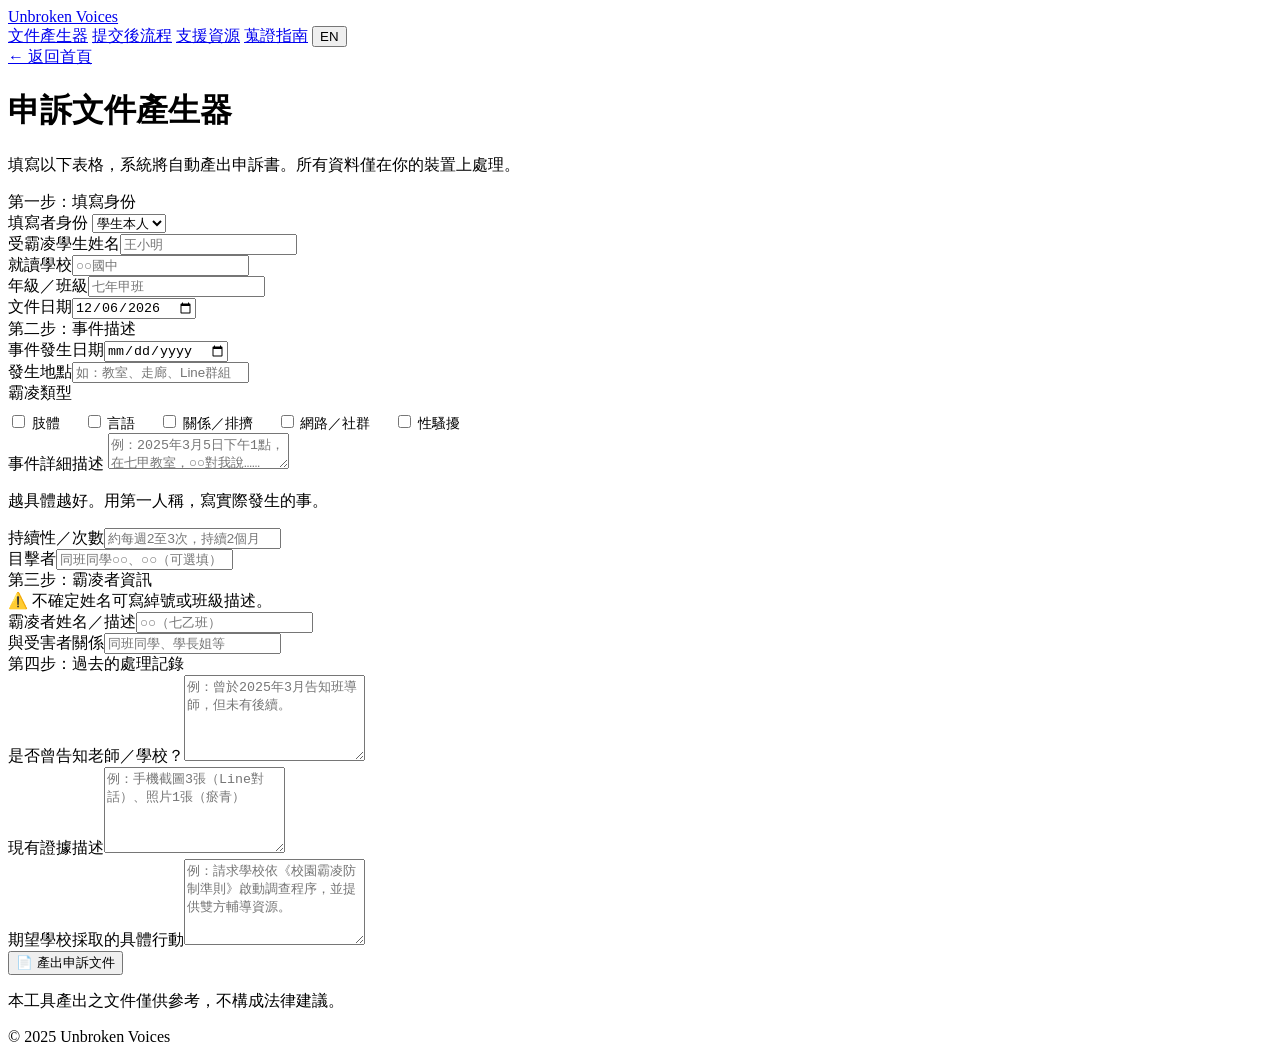
==== document.html @ 94542397 "Add files via upload" ====
<!DOCTYPE html>
<html lang="zh-TW">
<head><meta charset="UTF-8"><meta name="viewport" content="width=device-width,initial-scale=1">
<title>申訴文件產生器 — Unbroken Voices</title><link rel="preconnect" href="https://fonts.googleapis.com"><link rel="preconnect" href="https://fonts.gstatic.com" crossorigin><link href="https://fonts.googleapis.com/css2?family=Fraunces:ital,opsz,wght@0,9..144,300;0,9..144,600;1,9..144,300&family=DM+Sans:wght@400;500&family=Noto+Serif+TC:wght@300;600&display=swap" rel="stylesheet">
<link rel="stylesheet" href="../css/style.css"></head>
<body>
<nav class="nav">
  <a href="../index.html" class="nav-logo">Unbroken Voices</a>
  <div class="nav-links">
    <a href="../pages/document.html" data-zh="文件產生器" data-en="Document Builder">文件產生器</a>
    <a href="../pages/process.html" data-zh="提交後流程" data-en="After Submission">提交後流程</a>
    <a href="../pages/support.html" data-zh="支援資源" data-en="Support Resources">支援資源</a>
    <a href="../pages/evidence.html" data-zh="蒐證指南" data-en="Evidence Guide">蒐證指南</a>
    <button class="lang-toggle" id="langToggle">EN</button>
  </div>
</nav>
<div class="page-header">
  <a href="../index.html" class="back-link">← <span data-zh="返回首頁" data-en="Back">返回首頁</span></a>
  <h1 data-zh="申訴文件產生器" data-en="Document Builder">申訴文件產生器</h1>
  <p class="page-sub" data-zh="填寫以下表格，系統將自動產出申訴書。所有資料僅在你的裝置上處理，不會上傳至任何伺服器。" data-en="Fill in the form — a complaint document will be generated locally on your device. Nothing is uploaded.">填寫以下表格，系統將自動產出申訴書。所有資料僅在你的裝置上處理。</p>
</div>
<div class="page-content">
<div class="doc-form">
  <span class="form-section-label" data-zh="第一步：填寫身份" data-en="Step 1: Who is filling this?">第一步：填寫身份</span>
  <div class="form-group">
    <label data-zh="填寫者身份" data-en="Filer">填寫者身份</label>
    <select id="filerRole">
      <option value="student" data-zh="學生本人" data-en="Student (self)">學生本人</option>
      <option value="parent" data-zh="家長代填" data-en="Parent / Guardian">家長代填</option>
    </select>
  </div>
  <div class="form-row">
    <div class="form-group"><label data-zh="受霸凌學生姓名" data-en="Victim's name">受霸凌學生姓名</label><input type="text" id="victimName" placeholder="王小明"></div>
    <div class="form-group"><label data-zh="就讀學校" data-en="School">就讀學校</label><input type="text" id="schoolName" placeholder="○○國中"></div>
  </div>
  <div class="form-row">
    <div class="form-group"><label data-zh="年級／班級" data-en="Grade / Class">年級／班級</label><input type="text" id="gradeClass" placeholder="七年甲班"></div>
    <div class="form-group"><label data-zh="文件日期" data-en="Date">文件日期</label><input type="date" id="docDate"></div>
  </div>
  <div id="parentBlock" style="display:none">
    <hr class="form-divider">
    <div class="form-row">
      <div class="form-group"><label data-zh="家長姓名" data-en="Parent name">家長姓名</label><input type="text" id="parentName" placeholder="王大明"></div>
      <div class="form-group"><label data-zh="聯絡電話" data-en="Phone">聯絡電話</label><input type="tel" id="parentPhone" placeholder="09xx-xxx-xxx"></div>
    </div>
  </div>
</div>
<div class="doc-form">
  <span class="form-section-label" data-zh="第二步：事件描述" data-en="Step 2: Incident Details">第二步：事件描述</span>
  <div class="form-row">
    <div class="form-group"><label data-zh="事件發生日期" data-en="First incident date">事件發生日期</label><input type="date" id="incidentDate"></div>
    <div class="form-group"><label data-zh="發生地點" data-en="Location">發生地點</label><input type="text" id="incidentLocation" placeholder="如：教室、走廊、Line群組"></div>
  </div>
  <div class="form-group">
    <label data-zh="霸凌類型（可複選）" data-en="Type of bullying">霸凌類型</label>
    <div style="display:flex;flex-wrap:wrap;gap:0.5rem 1.5rem;margin-top:0.5rem;">
      <label style="font-weight:400;font-size:0.9rem"><input type="checkbox" value="physical"> <span data-zh="肢體" data-en="Physical">肢體</span></label>
      <label style="font-weight:400;font-size:0.9rem"><input type="checkbox" value="verbal"> <span data-zh="言語" data-en="Verbal">言語</span></label>
      <label style="font-weight:400;font-size:0.9rem"><input type="checkbox" value="social"> <span data-zh="關係／排擠" data-en="Social / Exclusion">關係／排擠</span></label>
      <label style="font-weight:400;font-size:0.9rem"><input type="checkbox" value="cyber"> <span data-zh="網路／社群" data-en="Cyberbullying">網路／社群</span></label>
      <label style="font-weight:400;font-size:0.9rem"><input type="checkbox" value="sexual"> <span data-zh="性騷擾" data-en="Sexual harassment">性騷擾</span></label>
    </div>
  </div>
  <div class="form-group">
    <label data-zh="事件詳細描述" data-en="Detailed description">事件詳細描述</label>
    <textarea id="incidentDesc" placeholder="例：2025年3月5日下午1點，在七甲教室，○○對我說……"></textarea>
    <p class="form-hint" data-zh="越具體越好。用第一人稱，寫實際發生的事。" data-en="Be specific. First person, describe what happened.">越具體越好。用第一人稱，寫實際發生的事。</p>
  </div>
  <div class="form-group"><label data-zh="是否為持續性霸凌？約發生幾次？" data-en="Is this ongoing? How many times?">持續性／次數</label><input type="text" id="frequency" placeholder="約每週2至3次，持續2個月"></div>
  <div class="form-group"><label data-zh="目擊者" data-en="Witnesses">目擊者</label><input type="text" id="witnesses" placeholder="同班同學○○、○○（可選填）"></div>
</div>
<div class="doc-form">
  <span class="form-section-label" data-zh="第三步：霸凌者資訊" data-en="Step 3: Perpetrator">第三步：霸凌者資訊</span>
  <div class="warn-box" data-zh="⚠️ 不確定姓名可寫綽號或班級描述，不要留空也不要亂填。" data-en="⚠️ If unsure of name, use a nickname or description. Never leave blank or guess.">⚠️ 不確定姓名可寫綽號或班級描述。</div>
  <div class="form-row">
    <div class="form-group"><label data-zh="霸凌者姓名／描述" data-en="Perpetrator name / description">霸凌者姓名／描述</label><input type="text" id="perpetratorName" placeholder="○○（七乙班）"></div>
    <div class="form-group"><label data-zh="與受害者關係" data-en="Relationship">與受害者關係</label><input type="text" id="relationship" placeholder="同班同學、學長姐等"></div>
  </div>
</div>
<div class="doc-form">
  <span class="form-section-label" data-zh="第四步：過去的處理記錄" data-en="Step 4: Prior Actions">第四步：過去的處理記錄</span>
  <div class="form-group"><label data-zh="是否曾告知老師／學校？結果如何？" data-en="Previously reported? What happened?">是否曾告知老師／學校？</label><textarea id="priorReport" placeholder="例：曾於2025年3月告知班導師，但未有後續。" style="min-height:80px"></textarea></div>
  <div class="form-group"><label data-zh="現有證據描述" data-en="Existing evidence">現有證據描述</label><textarea id="existingEvidence" placeholder="例：手機截圖3張（Line對話）、照片1張（瘀青）" style="min-height:80px"></textarea></div>
  <div class="form-group"><label data-zh="期望學校採取的具體行動" data-en="Requested actions">期望學校採取的具體行動</label><textarea id="requestedAction" placeholder="例：請求學校依《校園霸凌防制準則》啟動調查程序，並提供雙方輔導資源。" style="min-height:80px"></textarea></div>
</div>
<button class="btn-generate" onclick="generateDoc()">
  <span data-zh="📄 產出申訴文件" data-en="📄 Generate Document">📄 產出申訴文件</span>
</button>
<div id="outputSection" style="display:none;margin-top:2.5rem;">
  <div class="info-card" style="border-color:var(--sage);margin-bottom:1rem;">
    <h3 data-zh="✅ 文件已產出" data-en="✅ Document Generated">✅ 文件已產出</h3>
    <p data-zh="請複製以下文字，貼入 Word 或 Google Docs，列印後提交。記住：給學校的只給複本，正本自己留！" data-en="Copy the text below, paste into Word or Google Docs, print and submit. Always keep the original — only give copies!">請複製以下文字，貼入 Word 或 Google Docs 後列印提交。記住：給學校的只給複本！</p>
  </div>
  <div id="docOutput" style="background:var(--white);border-radius:var(--radius-lg);padding:2.5rem;font-size:0.92rem;line-height:2;white-space:pre-wrap;border:1.5px solid rgba(26,23,48,0.1);"></div>
  <button onclick="copyDoc()" style="margin-top:1rem;padding:0.75rem 2rem;background:var(--sage);color:var(--white);border:none;border-radius:100px;font-family:var(--ff-body);font-size:0.9rem;cursor:pointer;" data-zh="複製全文" data-en="Copy All">複製全文</button>
  <button onclick="window.print()" style="margin-top:1rem;margin-left:0.75rem;padding:0.75rem 2rem;background:var(--night);color:var(--parchment);border:none;border-radius:100px;font-family:var(--ff-body);font-size:0.9rem;cursor:pointer;" data-zh="列印" data-en="Print">列印</button>
</div>
</div>
<footer class="footer"><p data-zh="本工具產出之文件僅供參考，不構成法律建議。" data-en="Documents generated are for reference only. Not legal advice.">本工具產出之文件僅供參考，不構成法律建議。</p><p>© 2025 Unbroken Voices</p></footer>
<script src="../js/lang.js"></script>
<script>
const isZh=()=>(localStorage.getItem('uv-lang')||'zh')==='zh';
document.getElementById('filerRole').addEventListener('change',function(){document.getElementById('parentBlock').style.display=this.value==='parent'?'':'none';});
document.getElementById('docDate').value=new Date().toISOString().split('T')[0];
function getBullyTypes(){const m={physical:'肢體霸凌',verbal:'言語霸凌',social:'關係/排擠霸凌',cyber:'網路/社群霸凌',sexual:'性騷擾'};const e={physical:'Physical bullying',verbal:'Verbal bullying',social:'Social exclusion',cyber:'Cyberbullying',sexual:'Sexual harassment'};return Array.from(document.querySelectorAll('input[type=checkbox]:checked')).map(c=>isZh()?m[c.value]:e[c.value]).join('、')||(isZh()?'未指定':'Not specified');}
function v(id){return document.getElementById(id)?.value?.trim()||'';}
function generateDoc(){
  const zh=isZh(),role=document.getElementById('filerRole').value;
  const victim=v('victimName')||(zh?'（姓名）':'(Name)');
  const school=v('schoolName')||(zh?'（學校）':'(School)');
  const grade=v('gradeClass')||(zh?'（年班）':'(Grade)');
  const date=v('docDate')||new Date().toISOString().split('T')[0];
  const iDate=v('incidentDate')||(zh?'（日期）':'(Date)');
  const loc=v('incidentLocation')||(zh?'（地點）':'(Location)');
  const desc=v('incidentDesc')||(zh?'（請詳述事件經過）':'(Please describe)');
  const freq=v('frequency')||(zh?'（次數）':'(Frequency)');
  const wit=v('witnesses')||(zh?'無已知目擊者':'No known witnesses');
  const perp=v('perpetratorName')||(zh?'（霸凌者）':'(Perpetrator)');
  const rel=v('relationship')||(zh?'同學':'classmate');
  const prior=v('priorReport')||(zh?'無':'None');
  const evid=v('existingEvidence')||(zh?'詳見附件':'See attached');
  const req=v('requestedAction')||(zh?'請依法啟動調查程序並提供輔導資源':'Please initiate investigation per regulations');
  const bt=getBullyTypes();
  const pLine=role==='parent'?(zh?`家長/監護人：${v('parentName')||'（家長姓名）'}　聯絡電話：${v('parentPhone')||'（電話）'}\n`:`Parent: ${v('parentName')||'(Name)'}  Phone: ${v('parentPhone')||'(Phone)'}\n`):'';
  const txt=zh?`校園霸凌事件申訴書\n\n受文者：${school} 學務處／輔導室\n日　期：${date}\n\n━━━━━━━━━━━━━━━━━━━━━━━━━━━━━━\n\n一、申訴人基本資料\n\n受霸凌學生：${victim}\n就讀年班：${school} ${grade}\n${pLine}\n━━━━━━━━━━━━━━━━━━━━━━━━━━━━━━\n\n二、事件說明\n\n事件首次發生日期：${iDate}\n發生地點：${loc}\n霸凌類型：${bt}\n涉嫌霸凌者：${perp}（關係：${rel}）\n\n頻率與持續時間：\n${freq}\n\n詳細描述：\n${desc}\n\n目擊者：${wit}\n\n━━━━━━━━━━━━━━━━━━━━━━━━━━━━━━\n\n三、過去處理情形\n\n曾通報：${prior}\n現有證據：${evid}\n\n━━━━━━━━━━━━━━━━━━━━━━━━━━━━━━\n\n四、申訴請求\n\n${req}\n\n本申訴書依《校園霸凌防制準則》提出，謹請學校依法於1個工作日內啟動調查，30個工作日內完成。\n\n申訴人簽名：________________\n日期：${date}`:`CAMPUS BULLYING COMPLAINT\n\nTo: Student Affairs / Counseling Office\nSchool: ${school}\nDate: ${date}\n\n━━━━━━━━━━━━━━━━━━━━━━━━━━━━━━\n\n1. COMPLAINANT\n\nVictim: ${victim}\nGrade: ${grade} at ${school}\n${pLine}\n━━━━━━━━━━━━━━━━━━━━━━━━━━━━━━\n\n2. INCIDENT\n\nFirst incident: ${iDate}\nLocation: ${loc}\nType: ${bt}\nPerpetrator: ${perp} (${rel})\nFrequency: ${freq}\n\nDescription:\n${desc}\n\nWitnesses: ${wit}\n\n━━━━━━━━━━━━━━━━━━━━━━━━━━━━━━\n\n3. PRIOR ACTIONS\n\nPreviously reported: ${prior}\nEvidence: ${evid}\n\n━━━━━━━━━━━━━━━━━━━━━━━━━━━━━━\n\n4. REQUESTED ACTIONS\n\n${req}\n\nSignature: ________________\nDate: ${date}`;
  document.getElementById('docOutput').textContent=txt;
  document.getElementById('outputSection').style.display='';
  document.getElementById('outputSection').scrollIntoView({behavior:'smooth'});
}
function copyDoc(){navigator.clipboard.writeText(document.getElementById('docOutput').textContent).then(()=>alert(isZh()?'已複製！':'Copied!'));}
</script>
</body></html>
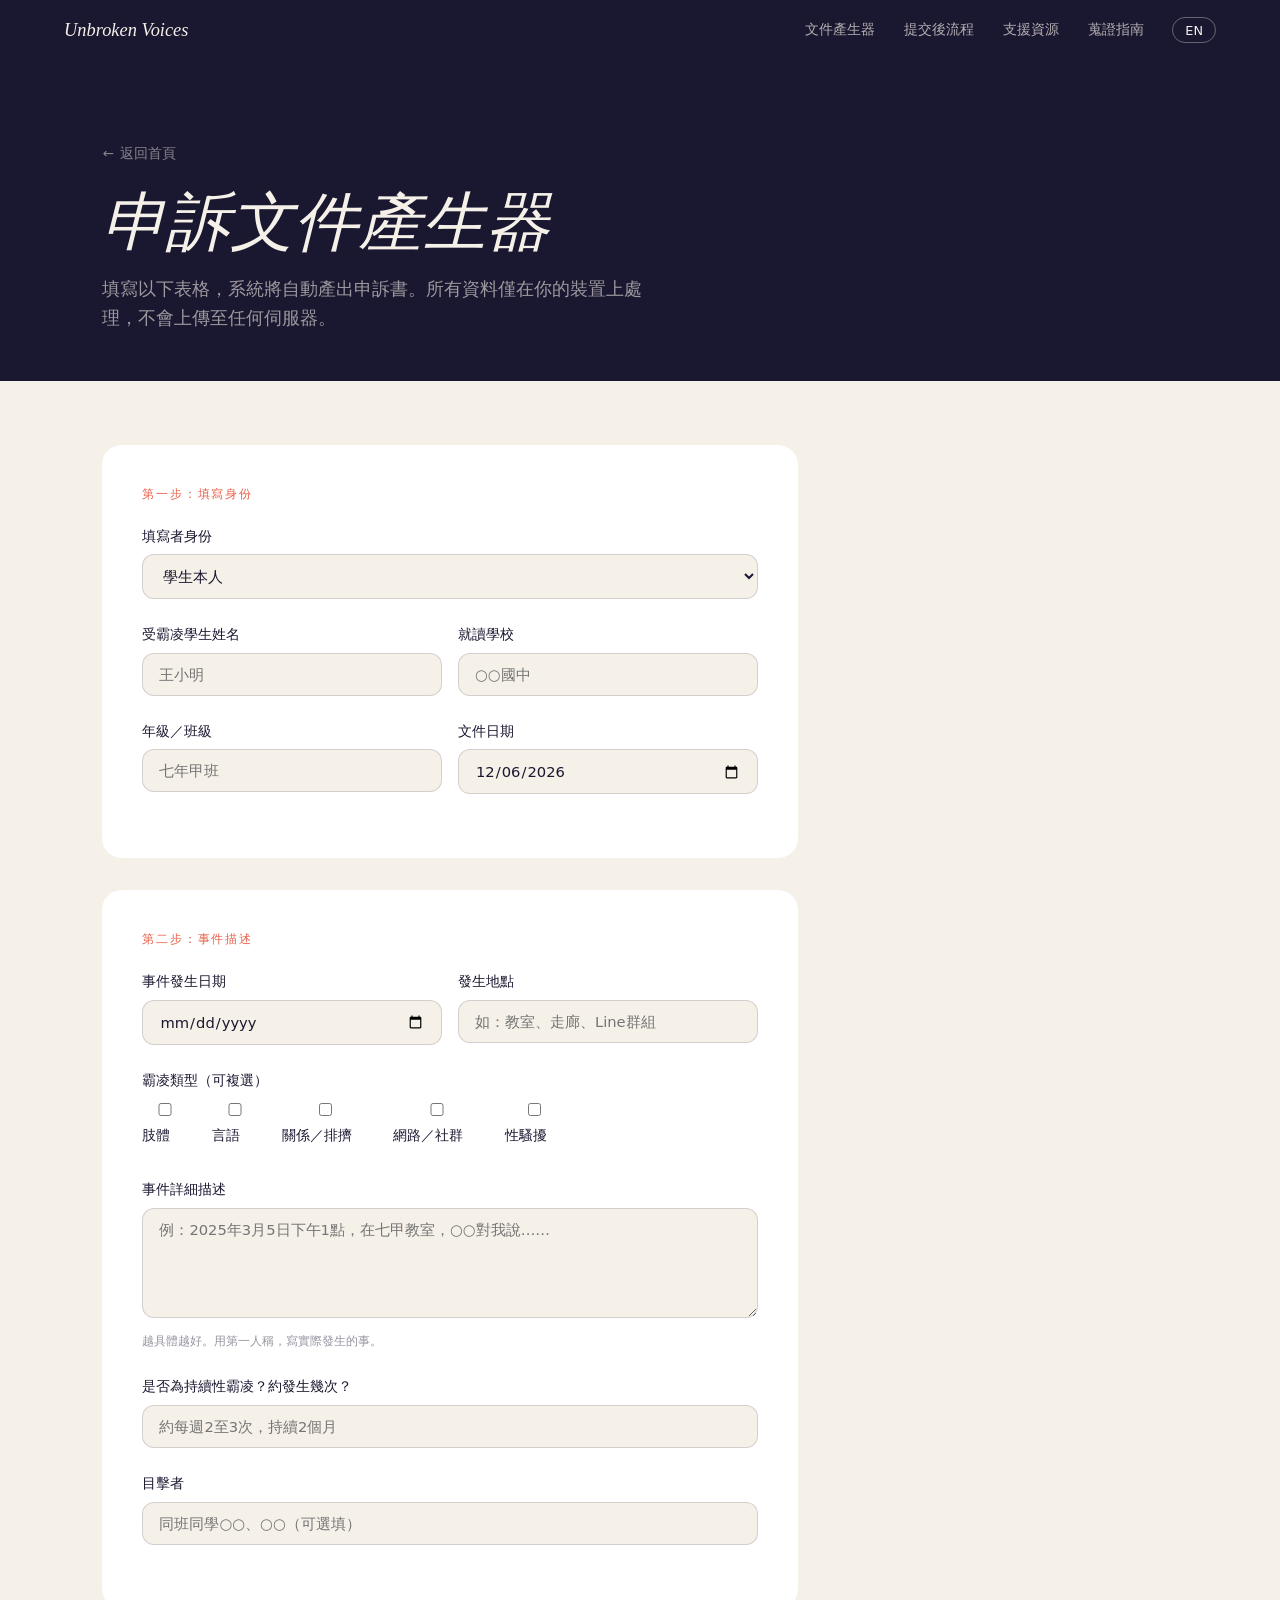
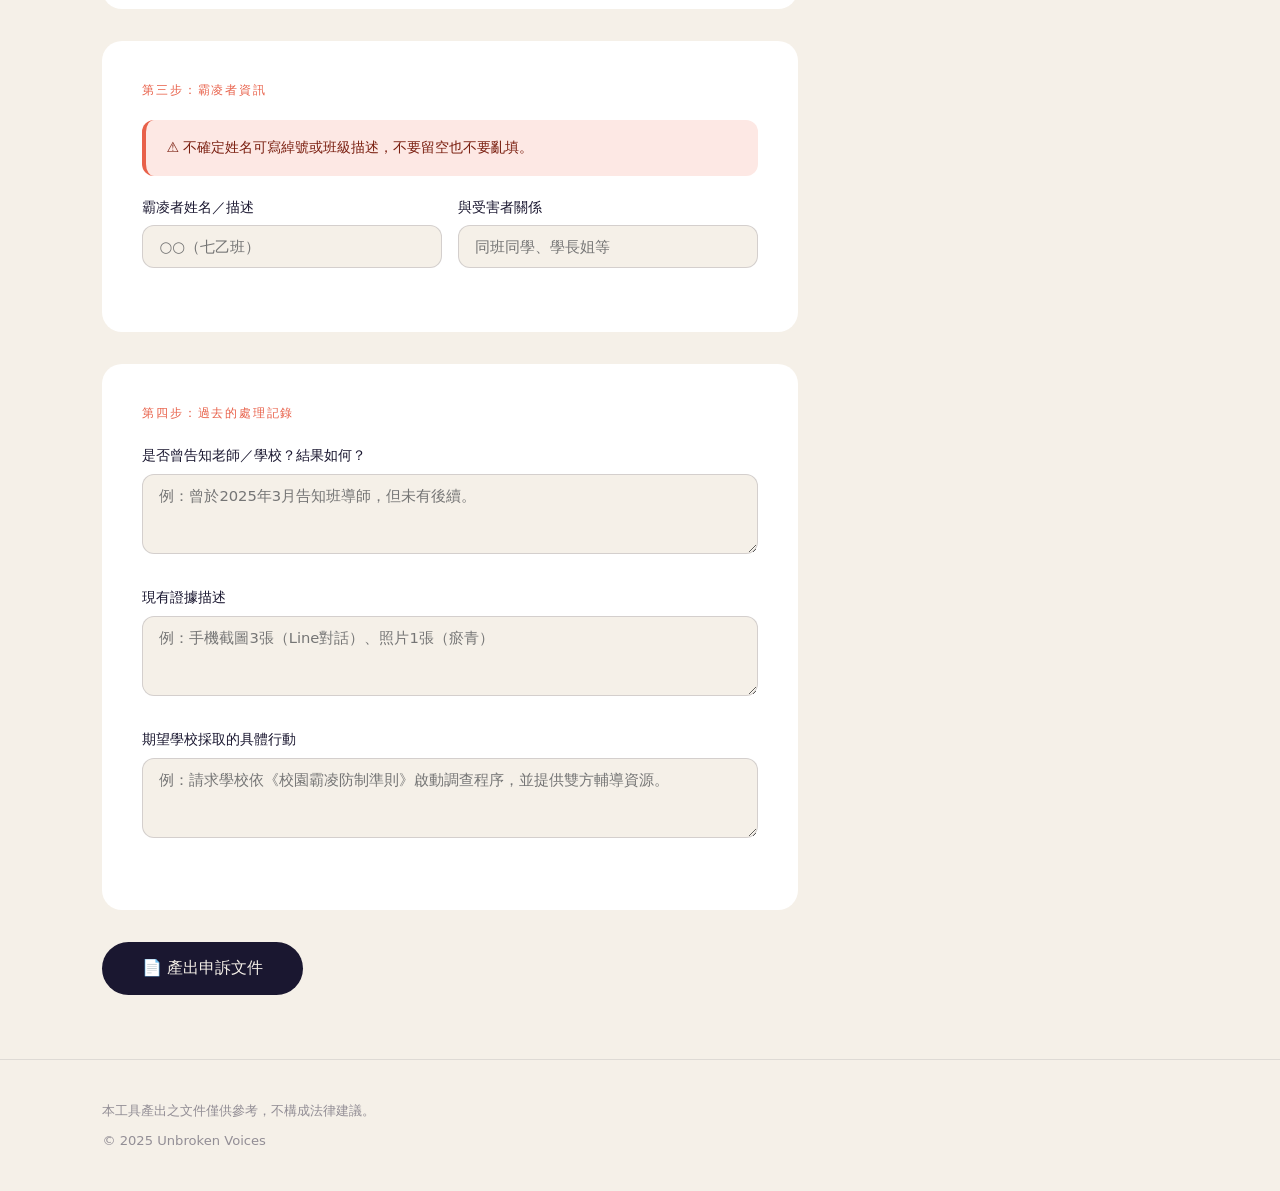
==== commit 644a51f1: "Add files via upload" ====
--- a/document.html
+++ b/document.html
@@ -2,20 +2,20 @@
 <html lang="zh-TW">
 <head><meta charset="UTF-8"><meta name="viewport" content="width=device-width,initial-scale=1">
 <title>申訴文件產生器 — Unbroken Voices</title><link rel="preconnect" href="https://fonts.googleapis.com"><link rel="preconnect" href="https://fonts.gstatic.com" crossorigin><link href="https://fonts.googleapis.com/css2?family=Fraunces:ital,opsz,wght@0,9..144,300;0,9..144,600;1,9..144,300&family=DM+Sans:wght@400;500&family=Noto+Serif+TC:wght@300;600&display=swap" rel="stylesheet">
-<link rel="stylesheet" href="../css/style.css"></head>
+<link rel="stylesheet" href="style.css"></head>
 <body>
 <nav class="nav">
-  <a href="../index.html" class="nav-logo">Unbroken Voices</a>
+  <a href="index.html" class="nav-logo">Unbroken Voices</a>
   <div class="nav-links">
-    <a href="../pages/document.html" data-zh="文件產生器" data-en="Document Builder">文件產生器</a>
-    <a href="../pages/process.html" data-zh="提交後流程" data-en="After Submission">提交後流程</a>
-    <a href="../pages/support.html" data-zh="支援資源" data-en="Support Resources">支援資源</a>
-    <a href="../pages/evidence.html" data-zh="蒐證指南" data-en="Evidence Guide">蒐證指南</a>
+    <a href="document.html" data-zh="文件產生器" data-en="Document Builder">文件產生器</a>
+    <a href="process.html" data-zh="提交後流程" data-en="After Submission">提交後流程</a>
+    <a href="support.html" data-zh="支援資源" data-en="Support Resources">支援資源</a>
+    <a href="evidence.html" data-zh="蒐證指南" data-en="Evidence Guide">蒐證指南</a>
     <button class="lang-toggle" id="langToggle">EN</button>
   </div>
 </nav>
 <div class="page-header">
-  <a href="../index.html" class="back-link">← <span data-zh="返回首頁" data-en="Back">返回首頁</span></a>
+  <a href="index.html" class="back-link">← <span data-zh="返回首頁" data-en="Back">返回首頁</span></a>
   <h1 data-zh="申訴文件產生器" data-en="Document Builder">申訴文件產生器</h1>
   <p class="page-sub" data-zh="填寫以下表格，系統將自動產出申訴書。所有資料僅在你的裝置上處理，不會上傳至任何伺服器。" data-en="Fill in the form — a complaint document will be generated locally on your device. Nothing is uploaded.">填寫以下表格，系統將自動產出申訴書。所有資料僅在你的裝置上處理。</p>
 </div>
@@ -97,7 +97,7 @@
 </div>
 </div>
 <footer class="footer"><p data-zh="本工具產出之文件僅供參考，不構成法律建議。" data-en="Documents generated are for reference only. Not legal advice.">本工具產出之文件僅供參考，不構成法律建議。</p><p>© 2025 Unbroken Voices</p></footer>
-<script src="../js/lang.js"></script>
+<script src="lang.js"></script>
 <script>
 const isZh=()=>(localStorage.getItem('uv-lang')||'zh')==='zh';
 document.getElementById('filerRole').addEventListener('change',function(){document.getElementById('parentBlock').style.display=this.value==='parent'?'':'none';});
--- a/style.css
+++ b/style.css
@@ -0,0 +1,105 @@
+:root{--night:#1a1730;--ink:#2d2a45;--parchment:#f5f0e8;--warm:#ede7d9;--coral:#e8614a;--coral-light:#fde8e4;--sage:#4a7c72;--gold:#c9933a;--white:#ffffff;--ff-display:'Fraunces','Noto Serif TC',Georgia,serif;--ff-body:'DM Sans','Noto Sans TC',system-ui,sans-serif;--radius:12px;--radius-lg:20px;--transition:0.22s ease;}
+*,*::before,*::after{box-sizing:border-box;margin:0;padding:0;}
+html{scroll-behavior:smooth;}
+body{font-family:var(--ff-body);background:var(--parchment);color:var(--night);line-height:1.65;-webkit-font-smoothing:antialiased;}
+.nav{position:sticky;top:0;z-index:100;display:flex;align-items:center;justify-content:space-between;padding:0 clamp(1.5rem,5vw,4rem);height:60px;background:var(--night);}
+.nav-logo{font-family:var(--ff-display);font-style:italic;font-size:1.15rem;color:var(--parchment);text-decoration:none;}
+.nav-links{display:flex;align-items:center;gap:1.8rem;}
+.nav-links a{color:rgba(245,240,232,0.7);text-decoration:none;font-size:0.875rem;font-weight:500;transition:color var(--transition);}
+.nav-links a:hover{color:var(--parchment);}
+.lang-toggle{background:transparent;border:1px solid rgba(245,240,232,0.35);color:var(--parchment);font-family:var(--ff-body);font-size:0.8rem;padding:0.3rem 0.75rem;border-radius:100px;cursor:pointer;}
+.hero{min-height:88vh;display:flex;flex-direction:column;justify-content:center;padding:clamp(4rem,10vw,8rem) clamp(1.5rem,8vw,8rem);background:var(--night);position:relative;overflow:hidden;}
+.hero::after{content:'';position:absolute;right:-10vw;top:50%;transform:translateY(-50%);width:55vw;height:55vw;border-radius:50%;border:1px solid rgba(245,240,232,0.06);pointer-events:none;}
+.hero::before{content:'';position:absolute;right:-20vw;top:50%;transform:translateY(-50%);width:75vw;height:75vw;border-radius:50%;border:1px solid rgba(245,240,232,0.04);pointer-events:none;}
+.hero-eyebrow{font-size:0.8rem;font-weight:500;letter-spacing:0.18em;text-transform:uppercase;color:var(--coral);margin-bottom:1.5rem;}
+.hero-title{display:flex;flex-direction:column;font-family:var(--ff-display);font-weight:300;line-height:0.92;margin-bottom:2rem;position:relative;z-index:1;}
+.hero-title-main{font-size:clamp(5rem,14vw,10rem);font-style:italic;color:var(--parchment);letter-spacing:-0.02em;}
+.hero-title-sub{font-size:clamp(5rem,14vw,10rem);font-style:italic;color:transparent;-webkit-text-stroke:1px rgba(245,240,232,0.35);letter-spacing:-0.02em;}
+.hero-desc{max-width:520px;color:rgba(245,240,232,0.7);font-size:clamp(1rem,1.5vw,1.125rem);line-height:1.7;margin-bottom:2.5rem;position:relative;z-index:1;}
+.hero-cta-group{display:flex;gap:1rem;flex-wrap:wrap;position:relative;z-index:1;}
+.btn-primary{display:inline-flex;align-items:center;padding:0.85rem 2rem;background:var(--coral);color:var(--white);border-radius:100px;text-decoration:none;font-weight:500;font-size:0.95rem;transition:background var(--transition),transform var(--transition);}
+.btn-primary:hover{background:#d44e38;transform:translateY(-2px);}
+.btn-ghost{display:inline-flex;align-items:center;padding:0.85rem 2rem;border:1px solid rgba(245,240,232,0.3);color:rgba(245,240,232,0.85);border-radius:100px;text-decoration:none;font-weight:500;font-size:0.95rem;transition:border-color var(--transition),color var(--transition),transform var(--transition);}
+.btn-ghost:hover{border-color:var(--parchment);color:var(--parchment);transform:translateY(-2px);}
+.modules{display:grid;grid-template-columns:repeat(auto-fit,minmax(280px,1fr));gap:1.5px;background:rgba(26,23,48,0.1);}
+.module-card{background:var(--parchment);padding:clamp(2rem,4vw,3rem);text-decoration:none;color:inherit;display:flex;flex-direction:column;gap:0.75rem;transition:background var(--transition);}
+.module-card:hover{background:var(--warm);}
+.module-icon{font-size:2rem;margin-bottom:0.25rem;}
+.module-tag{font-size:0.72rem;font-weight:500;letter-spacing:0.14em;text-transform:uppercase;color:var(--coral);}
+.module-card h2{font-family:var(--ff-display);font-size:clamp(1.25rem,2.5vw,1.6rem);font-weight:600;line-height:1.2;color:var(--night);}
+.module-card p{font-size:0.925rem;color:rgba(26,23,48,0.65);line-height:1.7;flex:1;}
+.module-arrow{font-size:1.4rem;color:var(--coral);margin-top:0.5rem;transition:transform var(--transition);}
+.module-card:hover .module-arrow{transform:translateX(5px);}
+#mod-doc{border-top:3px solid var(--coral);}
+#mod-proc{border-top:3px solid var(--sage);}
+#mod-sup{border-top:3px solid var(--gold);}
+#mod-ev{border-top:3px solid var(--ink);}
+.note-section{background:var(--night);padding:clamp(3rem,8vw,6rem) clamp(1.5rem,8vw,10rem);}
+.note-inner{max-width:700px;margin:0 auto;}
+.note-quote{font-family:var(--ff-display);font-size:8rem;color:var(--coral);opacity:0.25;line-height:0.6;margin-bottom:1.5rem;font-style:italic;}
+.note-text{font-family:var(--ff-display);font-style:italic;font-size:clamp(1.1rem,2.2vw,1.4rem);color:var(--parchment);line-height:1.75;font-weight:300;}
+.note-attr{margin-top:2rem;font-size:0.85rem;color:rgba(245,240,232,0.5);}
+.footer{background:var(--parchment);border-top:1px solid rgba(26,23,48,0.1);padding:2.5rem clamp(1.5rem,8vw,8rem);display:flex;flex-direction:column;gap:0.5rem;}
+.footer p{font-size:0.82rem;color:rgba(26,23,48,0.45);}
+.page-header{background:var(--night);padding:clamp(3rem,7vw,5rem) clamp(1.5rem,8vw,8rem) clamp(2rem,5vw,3rem);}
+.page-header .back-link{display:inline-flex;align-items:center;gap:0.4rem;color:rgba(245,240,232,0.5);text-decoration:none;font-size:0.85rem;margin-bottom:1.5rem;transition:color var(--transition);}
+.page-header .back-link:hover{color:var(--parchment);}
+.page-header h1{font-family:var(--ff-display);font-style:italic;font-size:clamp(2.2rem,6vw,4rem);font-weight:300;color:var(--parchment);line-height:1.1;}
+.page-header .page-sub{font-size:clamp(0.95rem,1.5vw,1.1rem);color:rgba(245,240,232,0.6);max-width:560px;margin-top:1rem;line-height:1.65;}
+.page-content{padding:clamp(2rem,6vw,4rem) clamp(1.5rem,8vw,8rem);max-width:900px;}
+.info-card{background:var(--white);border-radius:var(--radius-lg);padding:2rem 2.5rem;margin-bottom:1.5rem;border-left:4px solid var(--coral);}
+.info-card.sage{border-color:var(--sage);}
+.info-card.gold{border-color:var(--gold);}
+.info-card h3{font-family:var(--ff-display);font-size:1.25rem;font-weight:600;color:var(--night);margin-bottom:0.75rem;}
+.info-card p,.info-card li{font-size:0.94rem;color:rgba(26,23,48,0.75);line-height:1.75;}
+.info-card ul,.info-card ol{padding-left:1.4rem;margin-top:0.5rem;display:flex;flex-direction:column;gap:0.4rem;}
+.step-flow{display:flex;flex-direction:column;}
+.step-item{display:grid;grid-template-columns:56px 1fr;gap:1.5rem;padding-bottom:2.5rem;position:relative;}
+.step-item:not(:last-child)::before{content:'';position:absolute;left:27px;top:56px;bottom:0;width:2px;background:rgba(26,23,48,0.12);}
+.step-num{width:56px;height:56px;border-radius:50%;background:var(--night);color:var(--parchment);display:flex;align-items:center;justify-content:center;font-family:var(--ff-display);font-style:italic;font-size:1.3rem;font-weight:600;flex-shrink:0;}
+.step-item.warn .step-num{background:var(--coral);}
+.step-item.ok .step-num{background:var(--sage);}
+.step-body h3{font-family:var(--ff-display);font-size:1.2rem;font-weight:600;color:var(--night);margin-bottom:0.5rem;padding-top:0.7rem;}
+.step-body p,.step-body li{font-size:0.9rem;color:rgba(26,23,48,0.7);line-height:1.75;}
+.step-body ul{padding-left:1.2rem;margin-top:0.4rem;}
+.compare-wrap{overflow-x:auto;border-radius:var(--radius-lg);margin-bottom:2rem;}
+.compare-table{width:100%;border-collapse:collapse;font-size:0.9rem;background:var(--white);border-radius:var(--radius-lg);overflow:hidden;}
+.compare-table th{background:var(--night);color:var(--parchment);padding:1rem 1.25rem;text-align:left;font-weight:500;font-size:0.82rem;}
+.compare-table td{padding:1rem 1.25rem;border-bottom:1px solid rgba(26,23,48,0.07);color:rgba(26,23,48,0.75);vertical-align:top;line-height:1.6;}
+.compare-table tr:last-child td{border-bottom:none;}
+.compare-table tr:hover td{background:var(--warm);}
+.compare-table td:first-child{font-weight:500;color:var(--night);}
+.doc-form{background:var(--white);border-radius:var(--radius-lg);padding:2.5rem;margin-bottom:2rem;}
+.form-section-label{font-size:0.75rem;font-weight:500;letter-spacing:0.15em;text-transform:uppercase;color:var(--coral);margin-bottom:1.25rem;display:block;}
+.form-group{margin-bottom:1.5rem;}
+.form-group label{display:block;font-size:0.88rem;font-weight:500;color:var(--night);margin-bottom:0.4rem;}
+.form-group input,.form-group textarea,.form-group select{width:100%;padding:0.75rem 1rem;border:1.5px solid rgba(26,23,48,0.15);border-radius:var(--radius);font-family:var(--ff-body);font-size:0.92rem;color:var(--night);background:var(--parchment);transition:border-color var(--transition);outline:none;}
+.form-group input:focus,.form-group textarea:focus,.form-group select:focus{border-color:var(--coral);background:var(--white);}
+.form-group textarea{min-height:110px;resize:vertical;}
+.form-row{display:grid;grid-template-columns:1fr 1fr;gap:1rem;}
+.form-hint{font-size:0.78rem;color:rgba(26,23,48,0.45);margin-top:0.3rem;}
+.form-divider{border:none;border-top:1px solid rgba(26,23,48,0.1);margin:2rem 0;}
+.btn-generate{display:inline-flex;align-items:center;gap:0.5rem;padding:1rem 2.5rem;background:var(--night);color:var(--parchment);border:none;border-radius:100px;font-family:var(--ff-body);font-size:1rem;font-weight:500;cursor:pointer;transition:background var(--transition),transform var(--transition);}
+.btn-generate:hover{background:var(--ink);transform:translateY(-2px);}
+.checklist{display:flex;flex-direction:column;gap:0.75rem;list-style:none;padding:0;}
+.checklist li{display:flex;align-items:flex-start;gap:1rem;padding:1rem 1.25rem;background:var(--white);border-radius:var(--radius);font-size:0.92rem;color:rgba(26,23,48,0.75);line-height:1.6;cursor:pointer;}
+.checklist li::before{content:'○';flex-shrink:0;font-size:1rem;color:var(--coral);margin-top:0.05rem;}
+.checklist li.checked{background:var(--warm);}
+.checklist li.checked::before{content:'●';color:var(--sage);}
+.warn-box{background:var(--coral-light);border-left:4px solid var(--coral);border-radius:var(--radius);padding:1rem 1.25rem;margin:1.25rem 0;font-size:0.88rem;color:#7a1f10;line-height:1.65;}
+.rule-card{background:var(--night);border-radius:var(--radius-lg);padding:2rem 2.5rem;margin-bottom:1.5rem;display:grid;grid-template-columns:3.5rem 1fr;gap:1.5rem;align-items:start;}
+.rule-num{font-family:var(--ff-display);font-style:italic;font-size:2.5rem;color:var(--coral);font-weight:600;line-height:1;}
+.rule-card h3{font-family:var(--ff-display);font-size:1.2rem;font-weight:600;color:var(--parchment);margin-bottom:0.5rem;}
+.rule-card p,.rule-card li{font-size:0.9rem;color:rgba(245,240,232,0.65);line-height:1.75;}
+.rule-card ul{padding-left:1.2rem;margin-top:0.4rem;}
+.support-card{background:var(--white);border-radius:var(--radius-lg);padding:2rem;margin-bottom:1.25rem;display:grid;grid-template-columns:3rem 1fr;gap:1.5rem;}
+.support-card .icon{font-size:2rem;padding-top:0.2rem;}
+.support-card h3{font-family:var(--ff-display);font-size:1.2rem;font-weight:600;color:var(--night);margin-bottom:0.4rem;}
+.support-card .tag{display:inline-block;font-size:0.72rem;font-weight:500;letter-spacing:0.1em;text-transform:uppercase;padding:0.2rem 0.7rem;border-radius:100px;margin-bottom:0.75rem;}
+.tag-free{background:#e8f5e9;color:#2e7d32;}
+.tag-paid{background:#fff3e0;color:#e65100;}
+.tag-clinical{background:#e3f2fd;color:#1565c0;}
+.support-card p,.support-card li{font-size:0.9rem;color:rgba(26,23,48,0.7);line-height:1.75;}
+.support-card ul{padding-left:1.2rem;margin-top:0.4rem;}
+@media(max-width:680px){.nav-links a{display:none;}.hero-title-main,.hero-title-sub{font-size:clamp(3.5rem,18vw,5rem);}.form-row{grid-template-columns:1fr;}}
+@media(prefers-reduced-motion:reduce){*,*::before,*::after{transition:none!important;animation:none!important;}}
